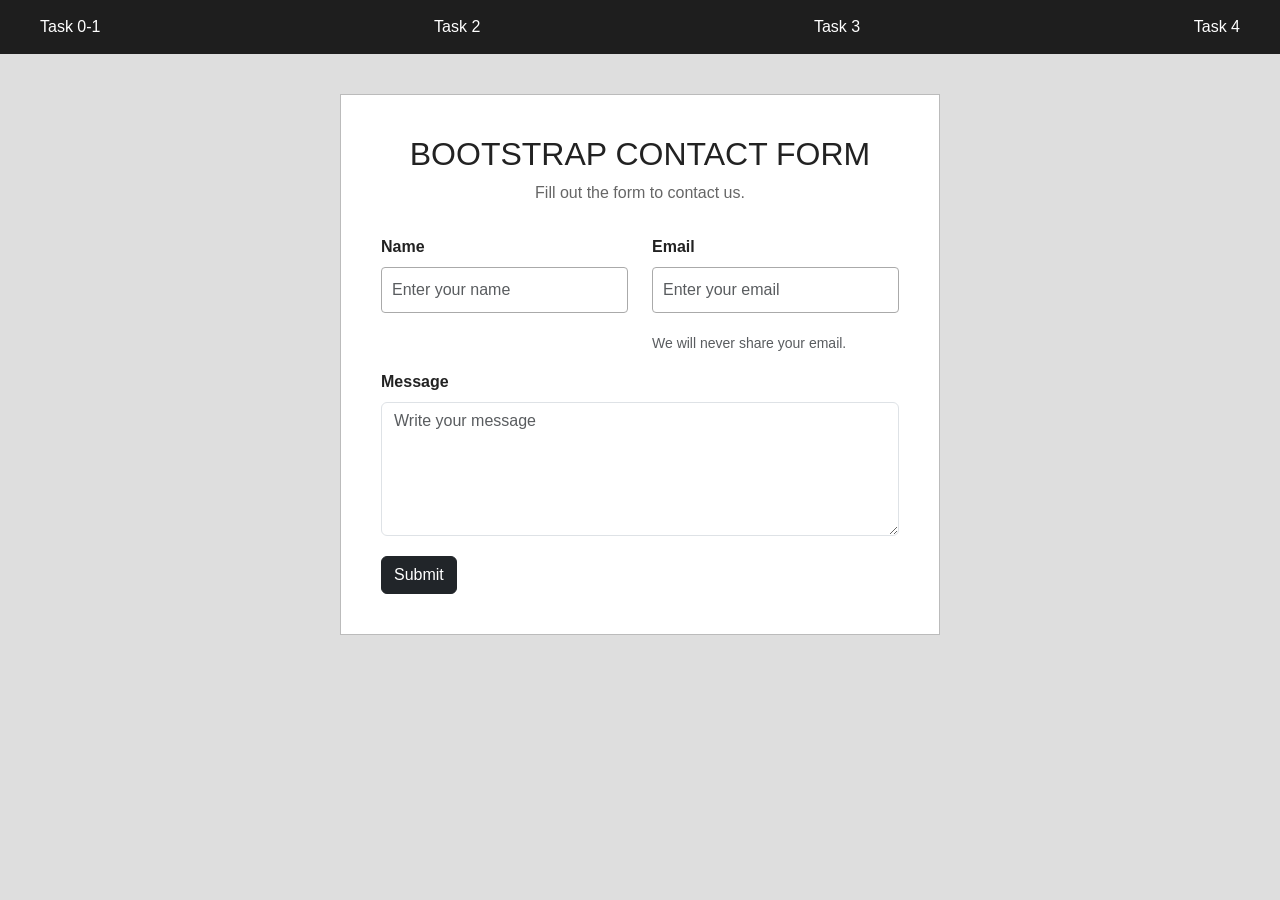
==== task2.html @ 66c03b61 "Task 2" ====
<!DOCTYPE html>
<html lang="en">

<head>
    <meta charset="UTF-8">
    <meta name="viewport" content="width=device-width, initial-scale=1.0">
    <title>Bootstrap Contact Form</title>

    <link href="https://cdn.jsdelivr.net/npm/bootstrap@5.3.3/dist/css/bootstrap.min.css" rel="stylesheet">
    <link rel="stylesheet" href="style.css">
</head>

<body>

    <div class="navbar">
        <a href="index.html">Task 0-1</a>
        <a href="task2.html">Task 2</a>
        <a href="task3.html">Task 3</a>
        <a href="task4.html">Task 4</a>
    </div>

    <div class="container">

        <h1>BOOTSTRAP CONTACT FORM</h1>
        <p>Fill out the form to contact us.</p>

        <form>

            <div class="row">

                <div class="col-md-6 mb-3">
                    <label for="name" class="form-label">Name</label>
                    <input type="text" class="form-control"
                           id="name" name="name"
                           placeholder="Enter your name" required>
                </div>

                <div class="col-md-6 mb-3">
                    <label for="email" class="form-label">Email</label>
                    <input type="email" class="form-control"
                           id="email" name="email"
                           placeholder="Enter your email" required>
                    <div class="form-text">
                        We will never share your email.
                    </div>
                </div>

            </div>

            <div class="mb-3">
                <label for="message" class="form-label">Message</label>
                <textarea class="form-control"
                          id="message" name="message"
                          rows="5"
                          placeholder="Write your message"
                          required></textarea>
            </div>

            <button type="submit" class="btn btn-dark">Submit</button>

        </form>

    </div>

</body>
</html>
---- style.css ----
body {
    font-family: Arial, sans-serif;
    background-color: #dedede;
    color: #222222;
    margin: 0;
}

.navbar {
    background-color: #1e1e1e;
    text-align: center;
    padding: 15px;
}

.navbar a {
    color: white;
    text-decoration: none;
    margin: 0 25px;
}

.navbar a:hover {
    color: #aaaaaa;
}

.container {
    max-width: 600px;
    margin: 40px auto;
    padding: 40px;
    background-color: white;
    border: 1px solid #bbbbbb;
}

h1 {
    text-align: center;
    font-size: 32px;
}

.container p {
    text-align: center;
    color: #666666;
    margin-bottom: 30px;
}

form label {
    display: block;
    margin-bottom: 8px;
    font-weight: bold;
}

input[type="text"],
input[type="email"],
textarea {
    width: 100%;
    padding: 10px;
    margin-bottom: 20px;
    border: 1px solid #aaaaaa;
    border-radius: 4px;
    box-sizing: border-box;
    font-family: Arial, sans-serif;
}

button {
    background-color: #222222;
    color: white;
    padding: 12px 25px;
    border: none;
    border-radius: 4px;
    cursor: pointer;
}

button:hover {
    background-color: #555555;
}
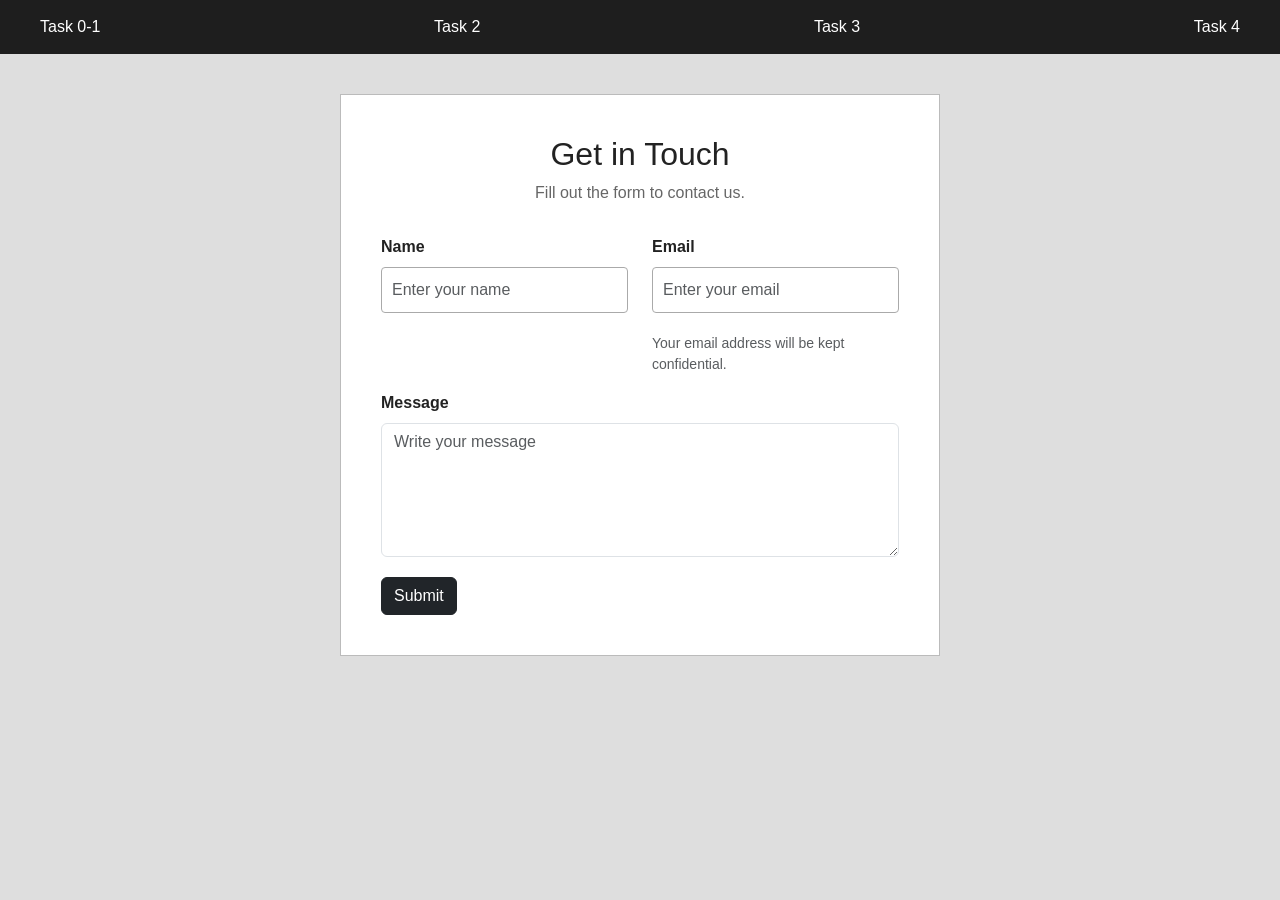
==== commit 28eed77c: "Final fixes" ====
--- a/task2.html
+++ b/task2.html
@@ -4,7 +4,7 @@
 <head>
     <meta charset="UTF-8">
     <meta name="viewport" content="width=device-width, initial-scale=1.0">
-    <title>Bootstrap Contact Form</title>
+    <title>Get in Touch</title>
 
     <link href="https://cdn.jsdelivr.net/npm/bootstrap@5.3.3/dist/css/bootstrap.min.css" rel="stylesheet">
     <link rel="stylesheet" href="style.css">
@@ -21,7 +21,7 @@
 
     <div class="container">
 
-        <h1>BOOTSTRAP CONTACT FORM</h1>
+        <h1>Get in Touch</h1>
         <p>Fill out the form to contact us.</p>
 
         <form>
@@ -41,7 +41,7 @@
                            id="email" name="email"
                            placeholder="Enter your email" required>
                     <div class="form-text">
-                        We will never share your email.
+                        Your email address will be kept confidential.
                     </div>
                 </div>
 
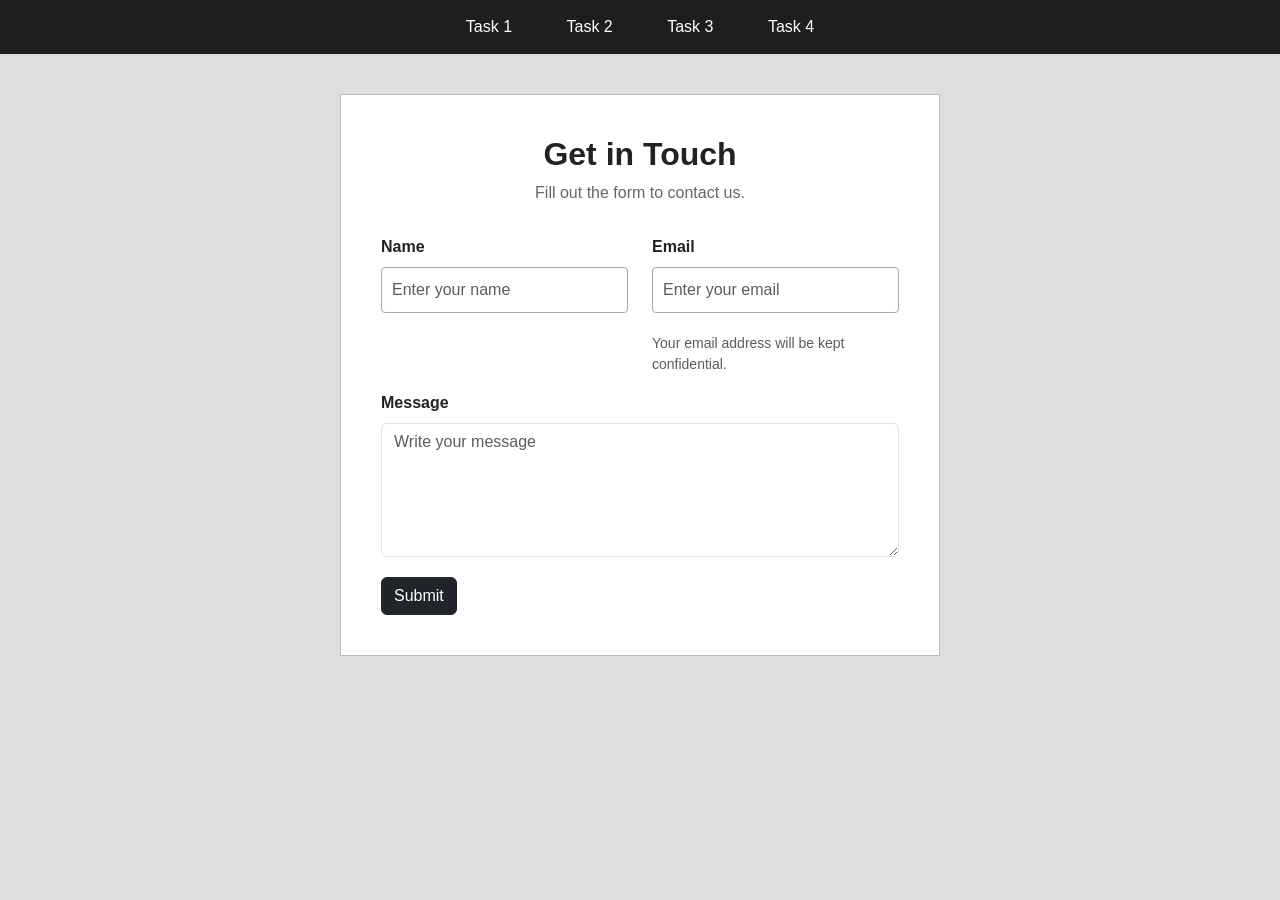
==== commit d3562965: "Fix layout consistency" ====
--- a/task2.html
+++ b/task2.html
@@ -13,7 +13,7 @@
 <body>
 
     <div class="navbar">
-        <a href="index.html">Task 0-1</a>
+        <a href="index.html">Task 1</a>
         <a href="task2.html">Task 2</a>
         <a href="task3.html">Task 3</a>
         <a href="task4.html">Task 4</a>
--- a/style.css
+++ b/style.css
@@ -7,6 +7,7 @@
 }
 
 .navbar {
+    display: block;
     background-color: #1e1e1e;
     text-align: center;
     padding: 15px;
@@ -23,16 +24,17 @@
 }
 
 .container {
+    box-sizing: border-box;
     max-width: 600px;
     margin: 40px auto;
     padding: 40px;
     background-color: white;
     border: 1px solid #bbbbbb;
 }
-
 h1 {
     text-align: center;
     font-size: 32px;
+    font-weight: bold;
 }
 
 .container p {
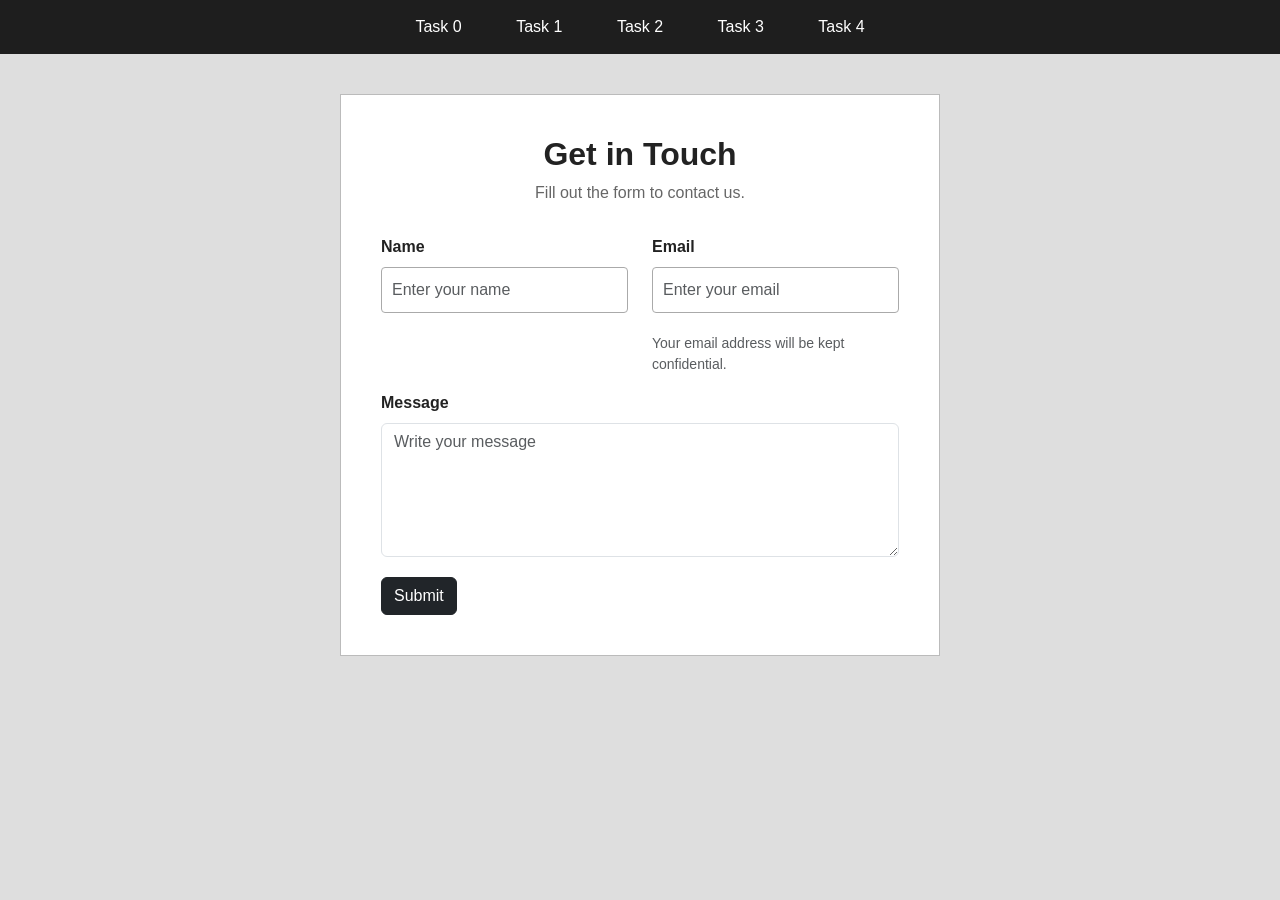
==== commit 14fe1db8: "Complete Assignment 4" ====
--- a/task2.html
+++ b/task2.html
@@ -7,12 +7,13 @@
     <title>Get in Touch</title>
 
     <link href="https://cdn.jsdelivr.net/npm/bootstrap@5.3.3/dist/css/bootstrap.min.css" rel="stylesheet">
-    <link rel="stylesheet" href="style.css">
+    <link rel="stylesheet" href="style.css?v=2">
 </head>
 
 <body>
 
     <div class="navbar">
+        <a href="task0.html">Task 0</a>
         <a href="index.html">Task 1</a>
         <a href="task2.html">Task 2</a>
         <a href="task3.html">Task 3</a>
--- a/style.css
+++ b/style.css
@@ -1,4 +1,3 @@
-
 body {
     font-family: Arial, sans-serif;
     background-color: #dedede;
@@ -31,6 +30,7 @@
     background-color: white;
     border: 1px solid #bbbbbb;
 }
+
 h1 {
     text-align: center;
     font-size: 32px;
@@ -43,10 +43,14 @@
     margin-bottom: 30px;
 }
 
-form label {
+form label:not(.form-check-label) {
     display: block;
     margin-bottom: 8px;
     font-weight: bold;
+}
+
+.form-check-label {
+    font-weight: normal;
 }
 
 input[type="text"],
